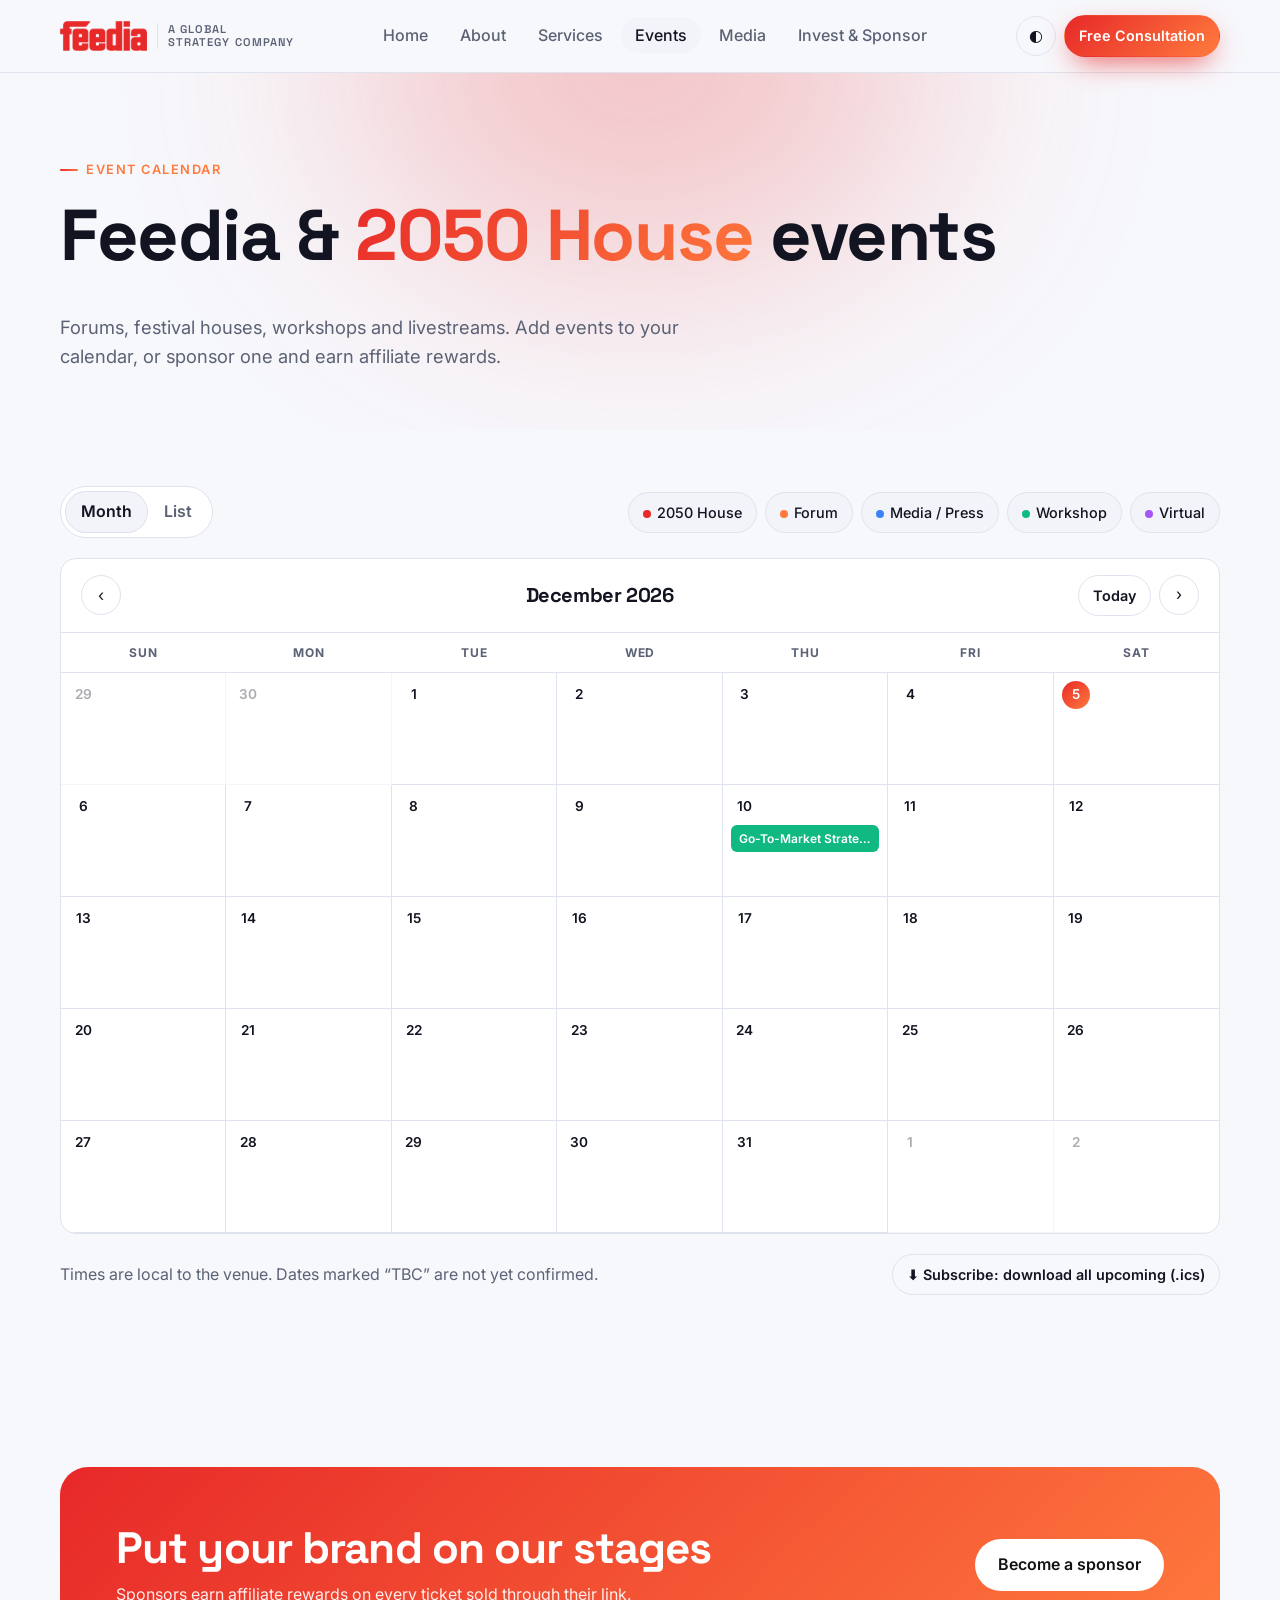
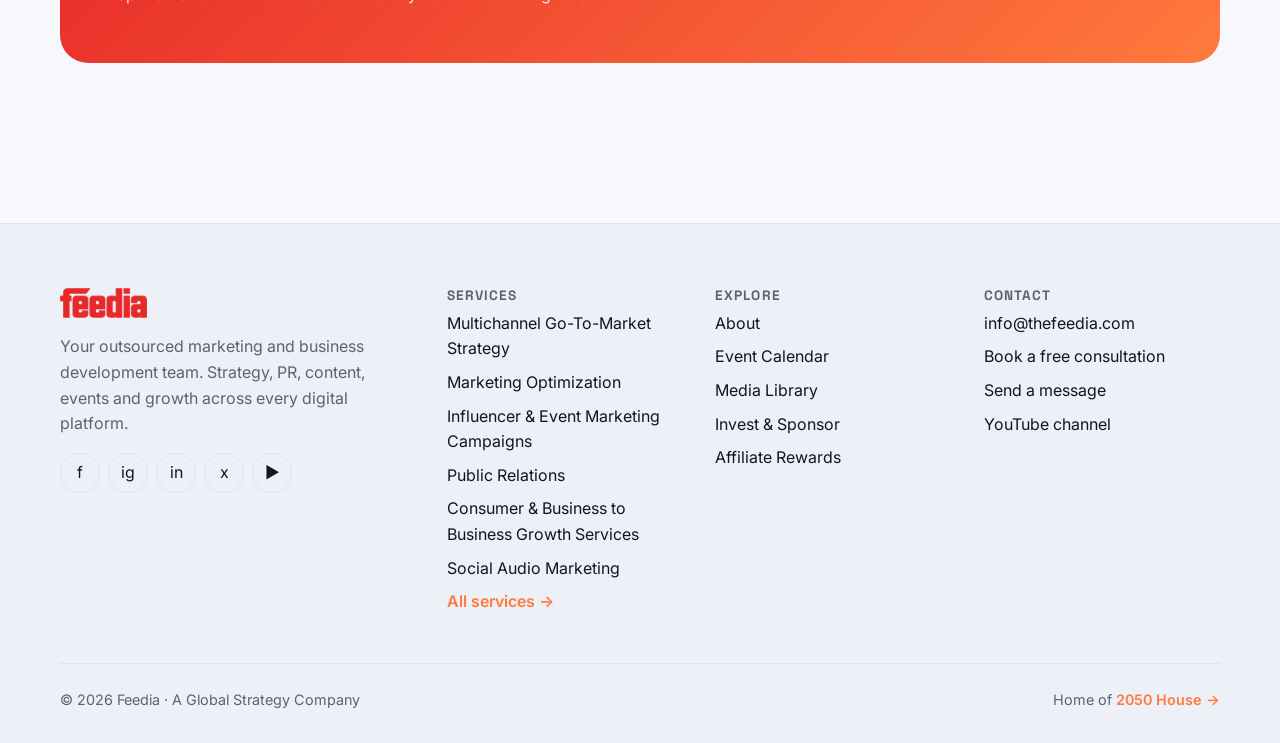
==== events.html @ c8b38d23 "Rebuild thefeedia.com as a modern static site Recreates the Feedia site (home, about, 10 services, c" ====
<!doctype html>
<html lang="en">
<head>
  <meta charset="utf-8">
  <meta name="viewport" content="width=device-width, initial-scale=1">
  <title>Event Calendar | Feedia &amp; 2050 House</title>
  <meta name="description" content="Upcoming and past Feedia and 2050 House events: forums, festival houses, workshops and livestreams.">
  <link rel="icon" href="assets/img/favicon.png">
  <link rel="preconnect" href="https://fonts.googleapis.com">
  <link rel="preconnect" href="https://fonts.gstatic.com" crossorigin>
  <link href="https://fonts.googleapis.com/css2?family=Inter:wght@400;500;600;700&family=Space+Grotesk:wght@500;700&display=swap" rel="stylesheet">
  <link rel="stylesheet" href="assets/css/styles.css">
</head>
<body data-page="events">
  <header id="site-header"></header>


  <main>
    <section class="page-hero">
      <div class="container">
        <span class="eyebrow">Event Calendar</span>
        <h1>Feedia &amp; <span class="grad-text">2050 House</span> events</h1>
        <p>Forums, festival houses, workshops and livestreams. Add events to your calendar, or sponsor one and earn affiliate rewards.</p>
      </div>
    </section>
    <section class="section-sm">
      <div class="container">
        <div class="toolbar">
          <div class="group">
            <div class="seg" role="tablist" aria-label="View">
              <button data-view="month" class="active" aria-selected="true">Month</button>
              <button data-view="list" aria-selected="false">List</button>
            </div>
            <div class="seg" aria-label="Time">
              <button data-when="upcoming" class="active">Upcoming</button>
              <button data-when="past">Past</button>
              <button data-when="all">All</button>
            </div>
          </div>
          <div class="group" id="cat-filters"></div>
        </div>

        <div id="month-view" class="calendar">
          <div class="cal-head">
            <button class="icon-btn" id="prev" aria-label="Previous month">‹</button>
            <h3 id="cal-title" aria-live="polite"></h3>
            <div style="display:flex;gap:8px"><button class="btn btn-ghost btn-sm" id="today-btn">Today</button><button class="icon-btn" id="next" aria-label="Next month">›</button></div>
          </div>
          <div class="cal-grid" id="cal-grid"></div>
        </div>

        <div id="list-view" class="grid" hidden></div>

        <div class="toolbar" style="margin-top:20px">
          <p class="muted" style="margin:0">Times are local to the venue. Dates marked “TBC” are not yet confirmed.</p>
          <button class="btn btn-ghost btn-sm" id="ics-all">⬇ Subscribe: download all upcoming (.ics)</button>
        </div>
      </div>
    </section>

    <section class="section">
      <div class="container">
        <div class="cta-band reveal">
          <div><h2>Put your brand on our stages</h2><p style="margin:8px 0 0;opacity:.9">Sponsors earn affiliate rewards on every ticket sold through their link.</p></div>
          <a class="btn btn-light" href="invest.html">Become a sponsor</a>
        </div>
      </div>
    </section>
  </main>

  <footer id="site-footer"></footer>
  <script src="assets/js/data.js"></script>
  <script src="assets/js/main.js"></script>
  <script src="assets/js/events.js"></script>
</body>
</html>
---- assets/css/styles.css ----
/* =========================================================
   The Feedia — modern site styles
   ========================================================= */
:root {
  --bg: #0b0c10;
  --bg-2: #12141b;
  --surface: #171a23;
  --surface-2: #1e2230;
  --border: #2a2f40;
  --text: #eef0f6;
  --muted: #9aa1b5;
  --brand: #e72929;
  --brand-2: #ff7a3d;
  --accent: #ffb020;
  --success: #2fd38a;
  --warning: #ffb547;
  --radius: 16px;
  --radius-sm: 10px;
  --shadow: 0 20px 50px -20px rgba(0, 0, 0, .6);
  --grad: linear-gradient(135deg, var(--brand) 0%, var(--brand-2) 100%);
  --max: 1200px;
  color-scheme: dark;
}

@media (prefers-color-scheme: light) {
  :root:not([data-theme="dark"]) {
    --bg: #f7f8fc; --bg-2: #eef0f7; --surface: #ffffff; --surface-2: #f2f4fa;
    --border: #dfe3ee; --text: #121521; --muted: #5b6275;
    --shadow: 0 20px 40px -24px rgba(20, 24, 40, .25);
    color-scheme: light;
  }
}
:root[data-theme="light"] {
  --bg: #f7f8fc; --bg-2: #eef0f7; --surface: #ffffff; --surface-2: #f2f4fa;
  --border: #dfe3ee; --text: #121521; --muted: #5b6275;
  --shadow: 0 20px 40px -24px rgba(20, 24, 40, .25);
  color-scheme: light;
}

*, *::before, *::after { box-sizing: border-box; }
html { scroll-behavior: smooth; }
body {
  margin: 0;
  font-family: "Inter", system-ui, -apple-system, "Segoe UI", Roboto, sans-serif;
  background: var(--bg);
  color: var(--text);
  line-height: 1.6;
  -webkit-font-smoothing: antialiased;
}
img { max-width: 100%; display: block; }
a { color: inherit; text-decoration: none; }
button, input, select, textarea { font: inherit; color: inherit; }
h1, h2, h3, h4 { font-family: "Space Grotesk", "Inter", sans-serif; line-height: 1.15; margin: 0 0 .5em; letter-spacing: -.02em; }
h1 { font-size: clamp(2.4rem, 6vw, 4.5rem); }
h2 { font-size: clamp(1.8rem, 4vw, 2.75rem); }
h3 { font-size: 1.25rem; }
p { margin: 0 0 1em; }
.muted { color: var(--muted); }
.grad-text { background: var(--grad); -webkit-background-clip: text; background-clip: text; color: transparent; }
.sr-only { position: absolute; width: 1px; height: 1px; overflow: hidden; clip: rect(0 0 0 0); white-space: nowrap; }

.container { width: 100%; max-width: var(--max); margin: 0 auto; padding: 0 20px; }
.section { padding: 96px 0; }
.section-sm { padding: 56px 0; }
.section-head { max-width: 720px; margin-bottom: 48px; }
.section-head.center { margin-inline: auto; text-align: center; }
.eyebrow {
  display: inline-flex; align-items: center; gap: 8px;
  font-size: .8rem; font-weight: 600; letter-spacing: .12em; text-transform: uppercase;
  color: var(--brand-2); margin-bottom: 14px;
}
.eyebrow::before { content: ""; width: 18px; height: 2px; background: var(--grad); border-radius: 2px; }

/* ---------- Buttons ---------- */
.btn {
  display: inline-flex; align-items: center; justify-content: center; gap: 8px;
  padding: 12px 22px; border-radius: 999px; border: 1px solid transparent;
  font-weight: 600; cursor: pointer; transition: transform .15s ease, box-shadow .2s ease, background .2s ease;
  white-space: nowrap;
}
.btn:hover { transform: translateY(-1px); }
.btn:focus-visible { outline: 2px solid var(--brand-2); outline-offset: 3px; }
.btn-primary { background: var(--grad); color: #fff; box-shadow: 0 10px 30px -10px var(--brand); }
.btn-ghost { background: transparent; border-color: var(--border); }
.btn-ghost:hover { background: var(--surface-2); }
.btn-sm { padding: 8px 14px; font-size: .9rem; }
.btn-block { width: 100%; }

/* ---------- Header ---------- */
.site-header {
  position: sticky; top: 0; z-index: 50;
  background: color-mix(in srgb, var(--bg) 80%, transparent);
  backdrop-filter: saturate(160%) blur(14px);
  border-bottom: 1px solid var(--border);
}
.nav { display: flex; align-items: center; justify-content: space-between; height: 72px; gap: 16px; }
.logo { display: flex; align-items: center; gap: 10px; font-family: "Space Grotesk", sans-serif; font-weight: 700; font-size: 1.25rem; }
.logo img { height: 30px; width: auto; }
.logo small { font-size: .7rem; font-weight: 600; letter-spacing: .1em; text-transform: uppercase; color: var(--muted); border-left: 1px solid var(--border); padding-left: 10px; line-height: 1.2; }
@media (max-width: 520px) { .logo small { display: none; } }
.nav-links { display: flex; align-items: center; gap: 4px; list-style: none; margin: 0; padding: 0; }
.nav-links a { padding: 8px 14px; border-radius: 999px; color: var(--muted); font-weight: 500; transition: color .2s, background .2s; }
.nav-links a:hover, .nav-links a.active { color: var(--text); background: var(--surface-2); }
.nav-actions { display: flex; align-items: center; gap: 8px; }
.icon-btn { width: 40px; height: 40px; border-radius: 999px; border: 1px solid var(--border); background: transparent; cursor: pointer; display: grid; place-items: center; }
.menu-toggle { display: none; }

@media (max-width: 900px) {
  .menu-toggle { display: grid; }
  .nav-links {
    position: fixed; inset: 72px 0 auto 0; flex-direction: column; align-items: stretch;
    background: var(--bg); border-bottom: 1px solid var(--border); padding: 12px 20px 20px;
    transform: translateY(-120%); transition: transform .25s ease; z-index: -1;
  }
  .nav-links.open { transform: translateY(0); }
  .nav-links a { display: block; padding: 12px 14px; }
  .nav-actions .btn { display: none; }
}

/* ---------- Hero ---------- */
.hero { position: relative; padding: 120px 0 96px; overflow: hidden; }
.hero::before, .hero::after {
  content: ""; position: absolute; border-radius: 50%; filter: blur(90px); opacity: .45; z-index: -1;
}
.hero::before { width: 520px; height: 520px; background: var(--brand); top: -160px; left: -120px; }
.hero::after { width: 480px; height: 480px; background: var(--brand-2); bottom: -200px; right: -120px; opacity: .3; }
.hero-grid { display: grid; grid-template-columns: 1.15fr .85fr; gap: 56px; align-items: center; }
.hero p.lead { font-size: 1.2rem; color: var(--muted); max-width: 560px; }
.hero-cta { display: flex; flex-wrap: wrap; gap: 12px; margin-top: 28px; }
.hero-card {
  background: var(--surface); border: 1px solid var(--border); border-radius: 24px; padding: 24px; box-shadow: var(--shadow);
}
.live-pill { display: inline-flex; align-items: center; gap: 8px; font-size: .8rem; font-weight: 600; padding: 6px 12px; border-radius: 999px; background: color-mix(in srgb, var(--accent) 18%, transparent); color: var(--accent); }
.live-pill::before { content: ""; width: 8px; height: 8px; border-radius: 50%; background: var(--accent); animation: pulse 1.6s infinite; }
@keyframes pulse { 0%,100% { opacity: 1 } 50% { opacity: .3 } }
.stats { display: grid; grid-template-columns: repeat(4, 1fr); gap: 16px; margin-top: 64px; }
.stat { background: var(--surface); border: 1px solid var(--border); border-radius: var(--radius); padding: 20px; }
.stat strong { display: block; font-family: "Space Grotesk", sans-serif; font-size: 2rem; }
.stat span { color: var(--muted); font-size: .9rem; }
@media (max-width: 900px) {
  .hero { padding: 72px 0 64px; }
  .hero-grid { grid-template-columns: 1fr; }
  .stats { grid-template-columns: repeat(2, 1fr); }
}

.page-hero { padding: 80px 0 40px; position: relative; overflow: hidden; }
.page-hero::before { content: ""; position: absolute; width: 600px; height: 400px; border-radius: 50%; background: var(--brand); filter: blur(120px); opacity: .25; top: -200px; left: 50%; transform: translateX(-50%); z-index: -1; }
.page-hero p { color: var(--muted); font-size: 1.15rem; max-width: 640px; }

/* ---------- Cards & grids ---------- */
.grid { display: grid; gap: 20px; }
.grid-2 { grid-template-columns: repeat(2, 1fr); }
.grid-3 { grid-template-columns: repeat(3, 1fr); }
.grid-4 { grid-template-columns: repeat(4, 1fr); }
@media (max-width: 1000px) { .grid-4 { grid-template-columns: repeat(2, 1fr); } .grid-3 { grid-template-columns: repeat(2, 1fr); } }
@media (max-width: 640px) { .grid-2, .grid-3, .grid-4 { grid-template-columns: 1fr; } }

.card {
  background: var(--surface); border: 1px solid var(--border); border-radius: var(--radius); padding: 24px;
  transition: transform .2s ease, border-color .2s ease, box-shadow .2s ease;
}
.card:hover { border-color: color-mix(in srgb, var(--brand) 50%, var(--border)); }
.card.lift:hover { transform: translateY(-4px); box-shadow: var(--shadow); }
.card-icon { width: 48px; height: 48px; border-radius: 12px; display: grid; place-items: center; font-size: 1.4rem; background: color-mix(in srgb, var(--brand) 18%, transparent); margin-bottom: 16px; }

.tag { display: inline-flex; align-items: center; padding: 4px 10px; font-size: .75rem; font-weight: 600; border-radius: 999px; background: var(--surface-2); border: 1px solid var(--border); color: var(--muted); }
.tag.brand { background: color-mix(in srgb, var(--brand) 18%, transparent); color: #ff6b6b; border-color: transparent; }
.tag.cyan { background: color-mix(in srgb, var(--brand-2) 16%, transparent); color: var(--brand-2); border-color: transparent; }
.tag.pink { background: color-mix(in srgb, var(--accent) 16%, transparent); color: var(--accent); border-color: transparent; }
.tag.green { background: color-mix(in srgb, var(--success) 16%, transparent); color: var(--success); border-color: transparent; }

/* thumbnail (generated gradient art) */
.thumb { position: relative; aspect-ratio: 16/9; border-radius: var(--radius-sm); overflow: hidden; display: grid; place-items: center; color: #fff; font-size: 2.2rem; }
.thumb .badge { position: absolute; top: 10px; left: 10px; font-size: .7rem; font-weight: 700; letter-spacing: .06em; text-transform: uppercase; background: rgba(0,0,0,.45); padding: 4px 8px; border-radius: 6px; backdrop-filter: blur(6px); }
.thumb .duration { position: absolute; bottom: 10px; right: 10px; font-size: .75rem; background: rgba(0,0,0,.55); padding: 2px 8px; border-radius: 6px; }

/* ---------- Event list items ---------- */
.event-item { display: grid; grid-template-columns: 76px 1fr auto; gap: 20px; align-items: center; }
.date-chip { text-align: center; border-radius: 14px; padding: 10px 0; background: var(--surface-2); border: 1px solid var(--border); }
.date-chip .m { display: block; font-size: .75rem; letter-spacing: .1em; text-transform: uppercase; color: var(--brand-2); font-weight: 700; }
.date-chip .d { display: block; font-family: "Space Grotesk", sans-serif; font-size: 1.8rem; font-weight: 700; line-height: 1.1; }
.event-meta { display: flex; flex-wrap: wrap; gap: 8px 16px; color: var(--muted); font-size: .9rem; }
@media (max-width: 640px) { .event-item { grid-template-columns: 64px 1fr; } .event-item > .btn, .event-item > .actions { grid-column: 1 / -1; } }

/* ---------- Calendar ---------- */
.toolbar { display: flex; flex-wrap: wrap; gap: 12px; align-items: center; justify-content: space-between; margin-bottom: 20px; }
.toolbar .group { display: flex; flex-wrap: wrap; gap: 8px; align-items: center; }
.seg { display: inline-flex; padding: 4px; background: var(--surface); border: 1px solid var(--border); border-radius: 999px; }
.seg button { border: 0; background: transparent; padding: 8px 16px; border-radius: 999px; cursor: pointer; color: var(--muted); font-weight: 600; }
.seg button.active { background: var(--surface-2); color: var(--text); box-shadow: inset 0 0 0 1px var(--border); }
.chip { border: 1px solid var(--border); background: var(--surface); padding: 8px 14px; border-radius: 999px; cursor: pointer; font-size: .9rem; color: var(--muted); font-weight: 500; }
.chip.active { background: var(--grad); color: #fff; border-color: transparent; }
.input, .select, textarea.input {
  width: 100%; padding: 12px 14px; border-radius: var(--radius-sm); border: 1px solid var(--border); background: var(--surface); outline: none; transition: border-color .2s;
}
.input:focus, .select:focus { border-color: var(--brand); }
.search { position: relative; min-width: 240px; }
.search .input { padding-left: 40px; border-radius: 999px; }
.search::before { content: "⌕"; position: absolute; left: 14px; top: 50%; transform: translateY(-52%); color: var(--muted); font-size: 1.2rem; }

.calendar { background: var(--surface); border: 1px solid var(--border); border-radius: var(--radius); overflow: hidden; }
.cal-head { display: flex; align-items: center; justify-content: space-between; padding: 16px 20px; border-bottom: 1px solid var(--border); }
.cal-head h3 { margin: 0; }
.cal-grid { display: grid; grid-template-columns: repeat(7, minmax(0, 1fr)); }
.cal-dow { padding: 10px; text-align: center; font-size: .75rem; font-weight: 700; letter-spacing: .08em; text-transform: uppercase; color: var(--muted); border-bottom: 1px solid var(--border); }
.cal-cell { min-height: 112px; padding: 8px; border-right: 1px solid var(--border); border-bottom: 1px solid var(--border); position: relative; }
.cal-cell:nth-child(7n) { border-right: 0; }
.cal-cell.other { opacity: .35; }
.cal-cell.today .num { background: var(--grad); color: #fff; }
.cal-cell .num { display: inline-grid; place-items: center; width: 28px; height: 28px; border-radius: 50%; font-size: .85rem; font-weight: 600; }
.cal-event { display: block; width: 100%; text-align: left; margin-top: 4px; padding: 4px 8px; font-size: .75rem; font-weight: 600; border-radius: 6px; border: 0; cursor: pointer; overflow: hidden; text-overflow: ellipsis; white-space: nowrap; color: #fff; }
@media (max-width: 720px) {
  .cal-cell { min-height: 64px; padding: 4px; }
  .cal-event { font-size: 0; height: 6px; padding: 0; margin-top: 3px; }
}

/* ---------- Modal / lightbox ---------- */
.modal { position: fixed; inset: 0; z-index: 100; display: none; align-items: center; justify-content: center; padding: 20px; background: rgba(5, 6, 10, .75); backdrop-filter: blur(8px); }
.modal.open { display: flex; animation: fade .2s ease; }
@keyframes fade { from { opacity: 0 } to { opacity: 1 } }
.modal-box { position: relative; width: 100%; max-width: 760px; max-height: 90vh; overflow: auto; background: var(--surface); border: 1px solid var(--border); border-radius: 20px; padding: 28px; box-shadow: var(--shadow); }
.modal-close { position: absolute; top: 14px; right: 14px; }
.player { aspect-ratio: 16/9; border-radius: var(--radius-sm); overflow: hidden; background: #000; margin-bottom: 20px; display: grid; place-items: center; }
.player iframe, .player video { width: 100%; height: 100%; border: 0; }

/* ---------- Pricing / tiers ---------- */
.tier { display: flex; flex-direction: column; position: relative; }
.tier.featured { border-color: transparent; background: linear-gradient(var(--surface), var(--surface)) padding-box, var(--grad) border-box; border: 1px solid transparent; }
.tier .price { font-family: "Space Grotesk", sans-serif; font-size: 2.4rem; font-weight: 700; }
.tier .price small { font-size: 1rem; color: var(--muted); font-weight: 500; }
.tier ul { list-style: none; padding: 0; margin: 20px 0 24px; display: grid; gap: 10px; flex: 1; }
.tier li { display: flex; gap: 10px; color: var(--muted); }
.tier li::before { content: "✓"; color: var(--success); font-weight: 700; }
.ribbon { position: absolute; top: -12px; right: 20px; background: var(--grad); color: #fff; font-size: .75rem; font-weight: 700; padding: 4px 12px; border-radius: 999px; }
.reward-rate { display: flex; align-items: baseline; gap: 6px; padding: 10px 14px; border-radius: 10px; background: color-mix(in srgb, var(--success) 12%, transparent); color: var(--success); font-weight: 600; margin-top: 12px; }

/* calculator */
.calc { display: grid; grid-template-columns: 1fr 1fr; gap: 28px; }
.field { display: grid; gap: 8px; margin-bottom: 18px; }
.field label { font-weight: 600; font-size: .9rem; }
.field .row { display: flex; justify-content: space-between; color: var(--muted); font-size: .85rem; }
input[type="range"] { width: 100%; accent-color: var(--brand); }
.result-box { background: var(--bg-2); border: 1px solid var(--border); border-radius: var(--radius); padding: 24px; }
.result-line { display: flex; justify-content: space-between; padding: 10px 0; border-bottom: 1px dashed var(--border); color: var(--muted); }
.result-line strong { color: var(--text); }
.result-total { font-family: "Space Grotesk", sans-serif; font-size: 2.6rem; font-weight: 700; }
@media (max-width: 820px) { .calc { grid-template-columns: 1fr; } }

.steps { counter-reset: step; }
.step { position: relative; padding-left: 64px; }
.step::before { counter-increment: step; content: counter(step); position: absolute; left: 0; top: 0; width: 44px; height: 44px; border-radius: 12px; display: grid; place-items: center; background: var(--grad); color: #fff; font-weight: 700; font-family: "Space Grotesk", sans-serif; }

.ref-box { display: flex; gap: 8px; }
.ref-box .input { font-family: ui-monospace, SFMono-Regular, Menlo, monospace; font-size: .9rem; }

/* table */
.table-wrap { overflow-x: auto; border: 1px solid var(--border); border-radius: var(--radius); }
table { width: 100%; border-collapse: collapse; min-width: 560px; }
th, td { padding: 14px 16px; text-align: left; border-bottom: 1px solid var(--border); }
th { font-size: .8rem; text-transform: uppercase; letter-spacing: .06em; color: var(--muted); background: var(--surface); }
tr:last-child td { border-bottom: 0; }

/* ---------- CTA & footer ---------- */
.cta-band { border-radius: 28px; padding: 56px; background: var(--grad); color: #fff; display: flex; flex-wrap: wrap; gap: 24px; align-items: center; justify-content: space-between; }
.cta-band h2 { margin: 0; }
.cta-band .btn-ghost { border-color: rgba(255,255,255,.5); color: #fff; }
.cta-band .btn-light { background: #fff; color: #111; }
@media (max-width: 640px) { .cta-band { padding: 32px 24px; } }

.newsletter { display: flex; gap: 8px; max-width: 440px; }
.newsletter .input { border-radius: 999px; }

.site-footer { border-top: 1px solid var(--border); padding: 64px 0 32px; margin-top: 64px; background: var(--bg-2); }
.footer-grid { display: grid; grid-template-columns: 1.5fr 1fr 1fr 1fr; gap: 32px; }
.footer-grid h4 { font-size: .85rem; text-transform: uppercase; letter-spacing: .08em; color: var(--muted); }
.footer-grid ul { list-style: none; padding: 0; margin: 0; display: grid; gap: 8px; }
.footer-grid a:hover { color: var(--brand-2); }
.socials { display: flex; gap: 8px; margin-top: 16px; }
.footer-bottom { display: flex; flex-wrap: wrap; justify-content: space-between; gap: 12px; margin-top: 48px; padding-top: 24px; border-top: 1px solid var(--border); color: var(--muted); font-size: .9rem; }
@media (max-width: 820px) { .footer-grid { grid-template-columns: 1fr 1fr; } }
@media (max-width: 520px) { .footer-grid { grid-template-columns: 1fr; } }

.toast { position: fixed; bottom: 24px; left: 50%; transform: translate(-50%, 140%); background: var(--surface-2); border: 1px solid var(--border); padding: 12px 20px; border-radius: 999px; box-shadow: var(--shadow); transition: transform .3s ease; z-index: 200; font-weight: 500; }
.toast.show { transform: translate(-50%, 0); }

.empty { text-align: center; padding: 48px 20px; color: var(--muted); border: 1px dashed var(--border); border-radius: var(--radius); }

.reveal { opacity: 0; transform: translateY(16px); transition: opacity .6s ease, transform .6s ease; }
.reveal.in { opacity: 1; transform: none; }
@media (prefers-reduced-motion: reduce) { .reveal { opacity: 1; transform: none; transition: none; } html { scroll-behavior: auto; } }

/* ---------- Feedia additions ---------- */
.thumb img { position: absolute; inset: 0; width: 100%; height: 100%; object-fit: cover; transition: transform .4s ease; }
.media-card { cursor: pointer; padding: 14px; }
.media-card:hover .thumb img { transform: scale(1.04); }
.media-card .play { position: absolute; width: 56px; height: 56px; border-radius: 50%; background: rgba(0,0,0,.55); display: grid; place-items: center; font-size: 1.2rem; backdrop-filter: blur(6px); border: 1px solid rgba(255,255,255,.3); transition: background .2s; }
.media-card:hover .play { background: var(--brand); }
.media-card h3 { font-size: 1.02rem; margin: 14px 4px 6px; }
.media-card .meta { display: flex; gap: 8px; flex-wrap: wrap; margin: 0 4px 4px; color: var(--muted); font-size: .85rem; align-items: center; }

.feature-video { display: grid; grid-template-columns: 1.4fr 1fr; gap: 32px; align-items: center; }
@media (max-width: 900px) { .feature-video { grid-template-columns: 1fr; } }

.logo-wall { display: grid; grid-template-columns: repeat(6, minmax(0, 1fr)); gap: 12px; }
.logo-wall > div { min-width: 0; }
.logo-wall div { background: #fff; border-radius: 12px; padding: 14px; display: grid; place-items: center; aspect-ratio: 2.2/1; }
.logo-wall img { max-height: 100%; object-fit: contain; filter: grayscale(1); opacity: .8; transition: filter .2s, opacity .2s; }
.logo-wall div:hover img { filter: none; opacity: 1; }
@media (max-width: 900px) { .logo-wall { grid-template-columns: repeat(3, 1fr); } }
@media (max-width: 480px) { .logo-wall { grid-template-columns: repeat(2, 1fr); } }

.service-card { padding: 0; overflow: hidden; display: flex; flex-direction: column; }
.service-card .img { aspect-ratio: 16/9; overflow: hidden; }
.service-card .img img { width: 100%; height: 100%; object-fit: cover; transition: transform .4s ease; }
.service-card:hover .img img { transform: scale(1.05); }
.service-card .body { padding: 22px; flex: 1; display: flex; flex-direction: column; }
.service-card .body p { color: var(--muted); font-size: .95rem; flex: 1; }
.link-arrow { color: var(--brand-2); font-weight: 600; }
.link-arrow::after { content: " →"; }

.service-detail { display: grid; grid-template-columns: 1fr 1fr; gap: 48px; align-items: center; padding: 64px 0; border-bottom: 1px solid var(--border); scroll-margin-top: 90px; }
.service-detail:nth-child(even) .service-img { order: 2; }
.service-img { border-radius: 20px; overflow: hidden; aspect-ratio: 4/3; box-shadow: var(--shadow); }
.service-img img { width: 100%; height: 100%; object-fit: cover; }
.checklist { list-style: none; padding: 0; margin: 20px 0 0; display: grid; gap: 10px; }
.checklist li { display: flex; gap: 12px; align-items: flex-start; padding: 12px 14px; background: var(--surface); border: 1px solid var(--border); border-radius: 12px; }
.checklist li::before { content: ""; flex: none; width: 8px; height: 8px; margin-top: 9px; border-radius: 50%; background: var(--grad); }
@media (max-width: 860px) { .service-detail { grid-template-columns: 1fr; gap: 24px; padding: 40px 0; } .service-detail:nth-child(even) .service-img { order: 0; } }

.service-nav { max-width: 100%; display: flex; gap: 8px; overflow-x: auto; padding-bottom: 6px; scrollbar-width: thin; }
.service-nav a { flex: none; }

.about-split { display: grid; grid-template-columns: 1fr 1fr; gap: 48px; align-items: center; }
.about-split img { border-radius: 20px; box-shadow: var(--shadow); }
@media (max-width: 860px) { .about-split { grid-template-columns: 1fr; } }

.form-grid { display: grid; grid-template-columns: 1fr 1fr; gap: 14px; }
.form-grid .full { grid-column: 1 / -1; }
@media (max-width: 560px) { .form-grid { grid-template-columns: 1fr; } }
.contact-split { display: grid; grid-template-columns: .9fr 1.1fr; gap: 40px; }
@media (max-width: 860px) { .contact-split { grid-template-columns: 1fr; } }

.calendly-inline-widget { min-width: 300px; height: 720px; border-radius: var(--radius); overflow: hidden; background: #fff; }
.tentative { border-style: dashed !important; }

.service-detail > *, .grid > *, .contact-split > *, .about-split > *, .hero-grid > *, .calc > * { min-width: 0; }
.page-hero .container { min-width: 0; }
#cat-filters .chip.active { background: var(--surface-2); color: var(--text); border-color: var(--border); }
#cat-filters .chip:not(.active) { opacity: .55; text-decoration: line-through; }
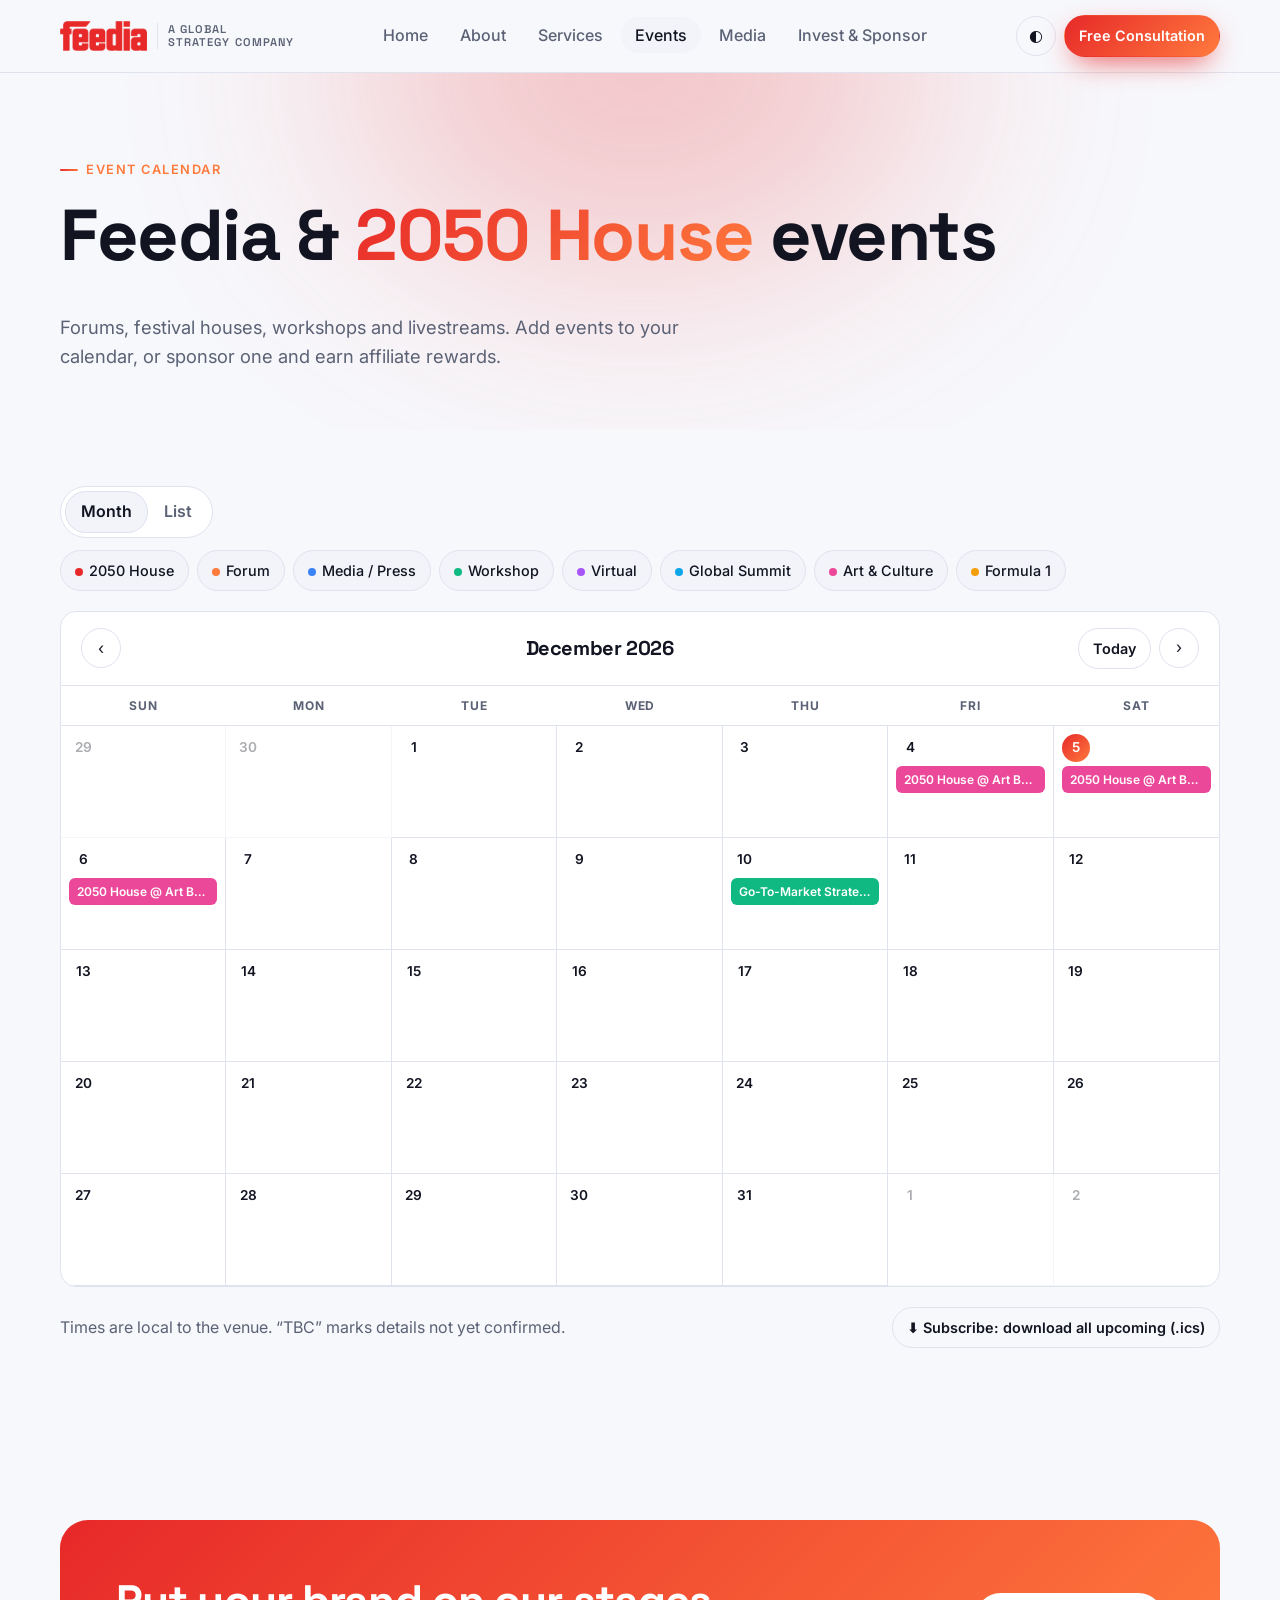
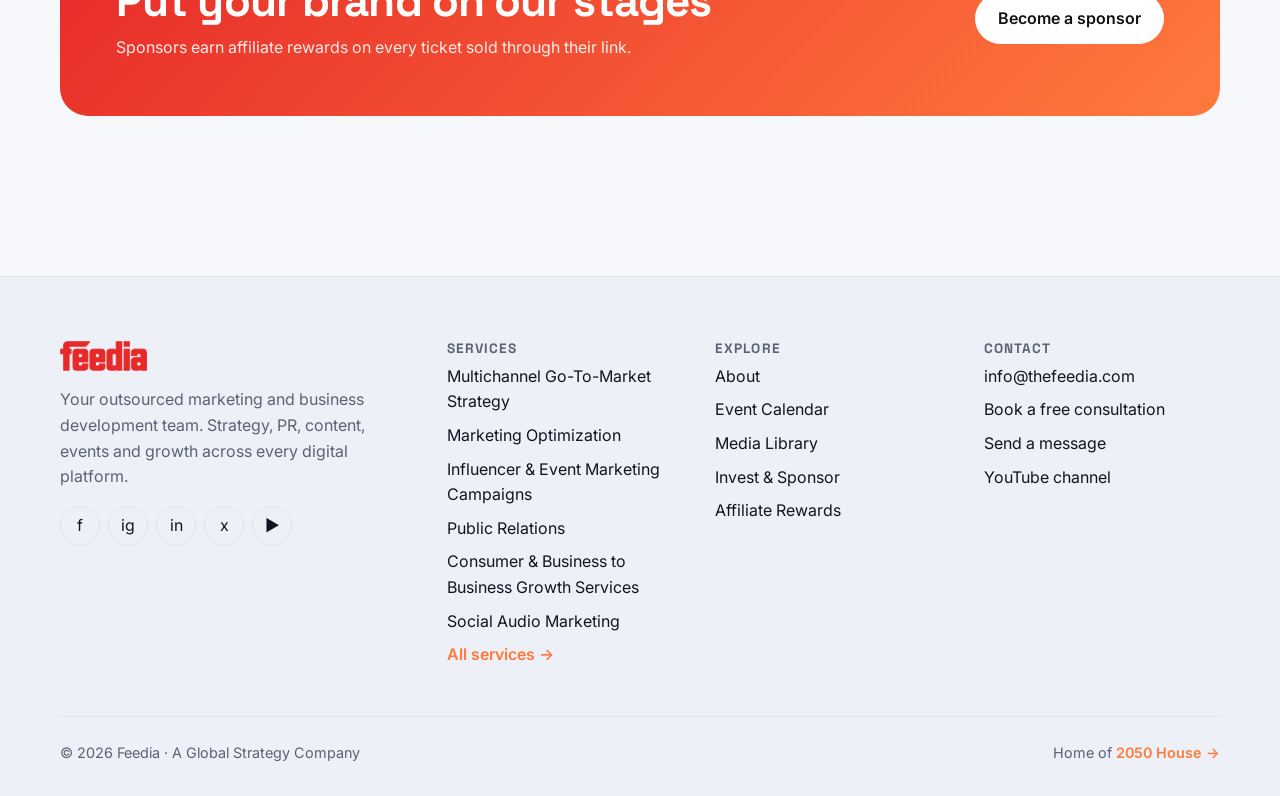
==== commit 73c0383d: "Add Davos, F1 Miami and Art Basel events - 2050 House @ Art Basel Miami Beach (Dec 4-6, 2026) - 2050" ====
--- a/events.html
+++ b/events.html
@@ -52,7 +52,7 @@
         <div id="list-view" class="grid" hidden></div>
 
         <div class="toolbar" style="margin-top:20px">
-          <p class="muted" style="margin:0">Times are local to the venue. Dates marked “TBC” are not yet confirmed.</p>
+          <p class="muted" style="margin:0">Times are local to the venue. “TBC” marks details not yet confirmed.</p>
           <button class="btn btn-ghost btn-sm" id="ics-all">⬇ Subscribe: download all upcoming (.ics)</button>
         </div>
       </div>
